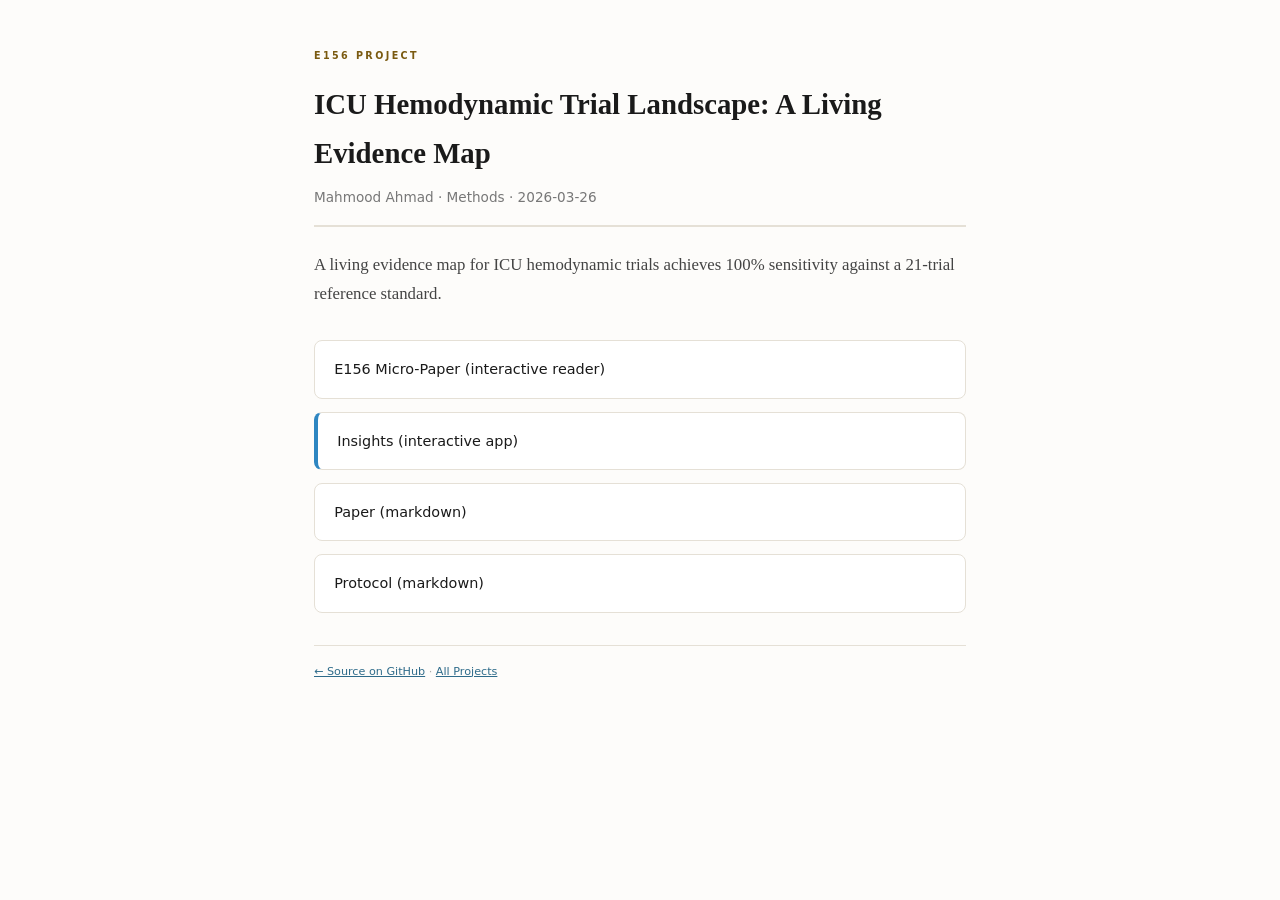
==== index.html @ 4752488f "Add E156 submission + GitHub Pages index" ====
<!DOCTYPE html>
<html lang="en">
<head>
<meta charset="UTF-8">
<meta name="viewport" content="width=device-width,initial-scale=1">
<title>ICU Hemodynamic Trial Landscape: A Living Evidence Map</title>
<style>
*{box-sizing:border-box;margin:0;padding:0}
body{font-family:Georgia,serif;background:#FDFCFA;color:#1a1a1a;line-height:1.7}
.page{max-width:700px;margin:0 auto;padding:3rem 1.5rem}
.badge{font-family:system-ui,sans-serif;font-size:.6rem;font-weight:700;letter-spacing:.25em;text-transform:uppercase;color:#7A5A10;margin-bottom:1rem}
h1{font-size:1.8rem;margin-bottom:.5rem}
.meta{font-family:system-ui,sans-serif;font-size:.85rem;color:#777;margin-bottom:1.5rem;padding-bottom:1rem;border-bottom:2px solid #E5E0D6}
.summary{font-size:1.05rem;margin-bottom:2rem;color:#444}
.links{display:grid;gap:.8rem;margin-bottom:2rem}
.card{display:block;padding:1rem 1.2rem;background:#fff;border:1px solid #E5E0D6;border-radius:8px;text-decoration:none;color:#1a1a1a;font-family:system-ui,sans-serif;font-size:.9rem;transition:border-color .2s,box-shadow .2s}
.card:hover{border-color:#7A5A10;box-shadow:0 2px 12px rgba(0,0,0,.06)}
.card.app{border-left:4px solid #2E86C1}
.figs{display:grid;grid-template-columns:repeat(auto-fit,minmax(200px,1fr));gap:1rem;margin-bottom:2rem}
.figs img{width:100%;border-radius:6px;border:1px solid #E5E0D6}
.footer{font-family:system-ui,sans-serif;font-size:.7rem;color:#aaa;padding-top:1rem;border-top:1px solid #E5E0D6}
.footer a{color:#2E6B8A}
</style>
</head>
<body>
<div class="page">
  <div class="badge">E156 Project</div>
  <h1>ICU Hemodynamic Trial Landscape: A Living Evidence Map</h1>
  <div class="meta">Mahmood Ahmad &middot; Methods &middot; 2026-03-26</div>
  <p class="summary">A living evidence map for ICU hemodynamic trials achieves 100% sensitivity against a 21-trial reference standard.</p>
  <div class="links">
    <a href="e156-submission/index.html" class="card">E156 Micro-Paper (interactive reader)</a>
    <a href="e156-submission/assets/insights.html" class="card app">Insights (interactive app)</a>
    <a href="e156-submission/paper.md" class="card">Paper (markdown)</a>
    <a href="e156-submission/protocol.md" class="card">Protocol (markdown)</a>

  </div>
  
  <div class="footer">
    <a href="https://github.com/mahmood726-cyber/shahzaib-icu-landscape">&larr; Source on GitHub</a>
    &middot; <a href="https://mahmood726-cyber.github.io/">All Projects</a>
  </div>
</div>
</body>
</html>
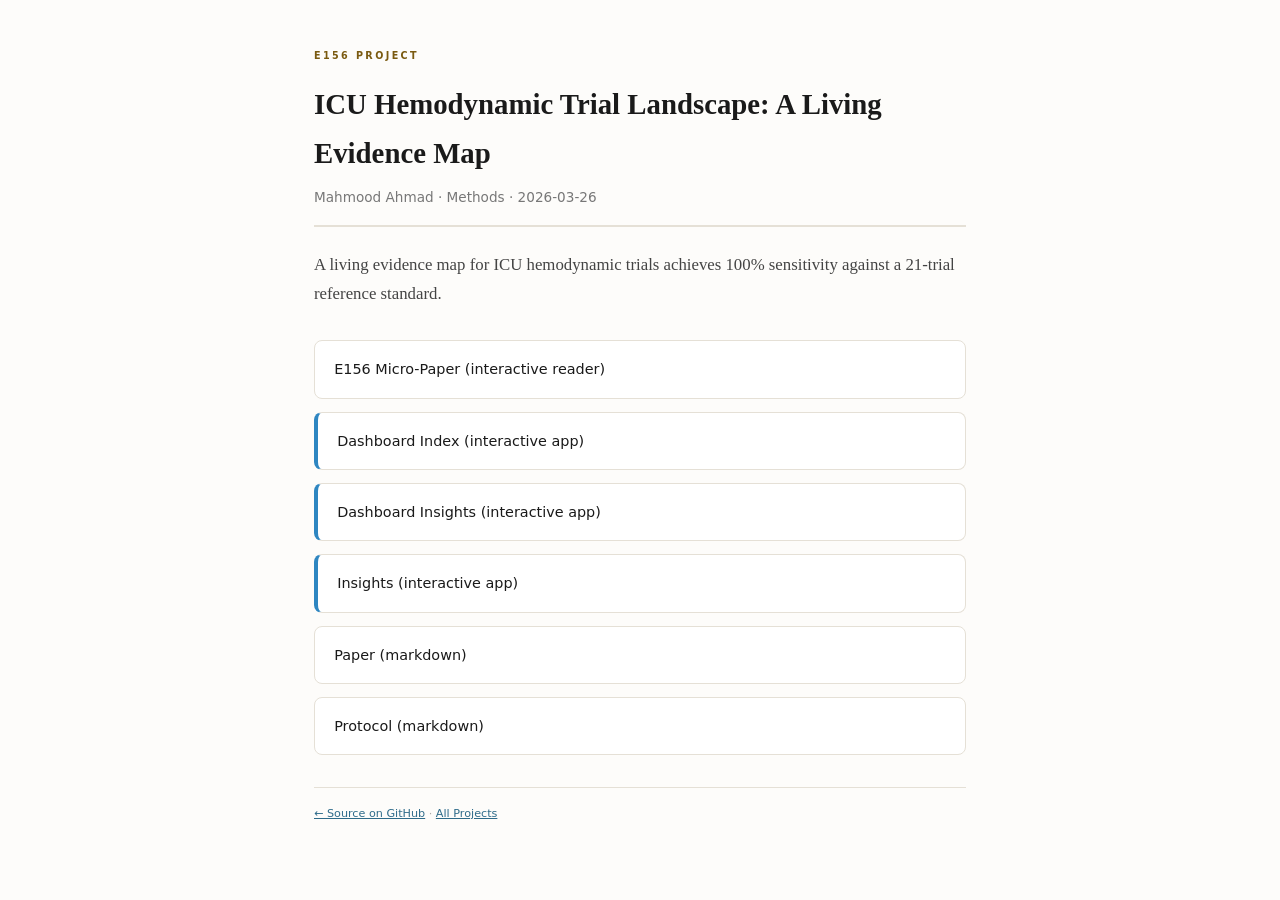
==== commit 761bb720: "E156 auto-deploy: sync status" ====
--- a/index.html
+++ b/index.html
@@ -30,6 +30,8 @@
   <p class="summary">A living evidence map for ICU hemodynamic trials achieves 100% sensitivity against a 21-trial reference standard.</p>
   <div class="links">
     <a href="e156-submission/index.html" class="card">E156 Micro-Paper (interactive reader)</a>
+    <a href="e156-submission/assets/dashboard_index.html" class="card app">Dashboard Index (interactive app)</a>
+    <a href="e156-submission/assets/dashboard_insights.html" class="card app">Dashboard Insights (interactive app)</a>
     <a href="e156-submission/assets/insights.html" class="card app">Insights (interactive app)</a>
     <a href="e156-submission/paper.md" class="card">Paper (markdown)</a>
     <a href="e156-submission/protocol.md" class="card">Protocol (markdown)</a>
